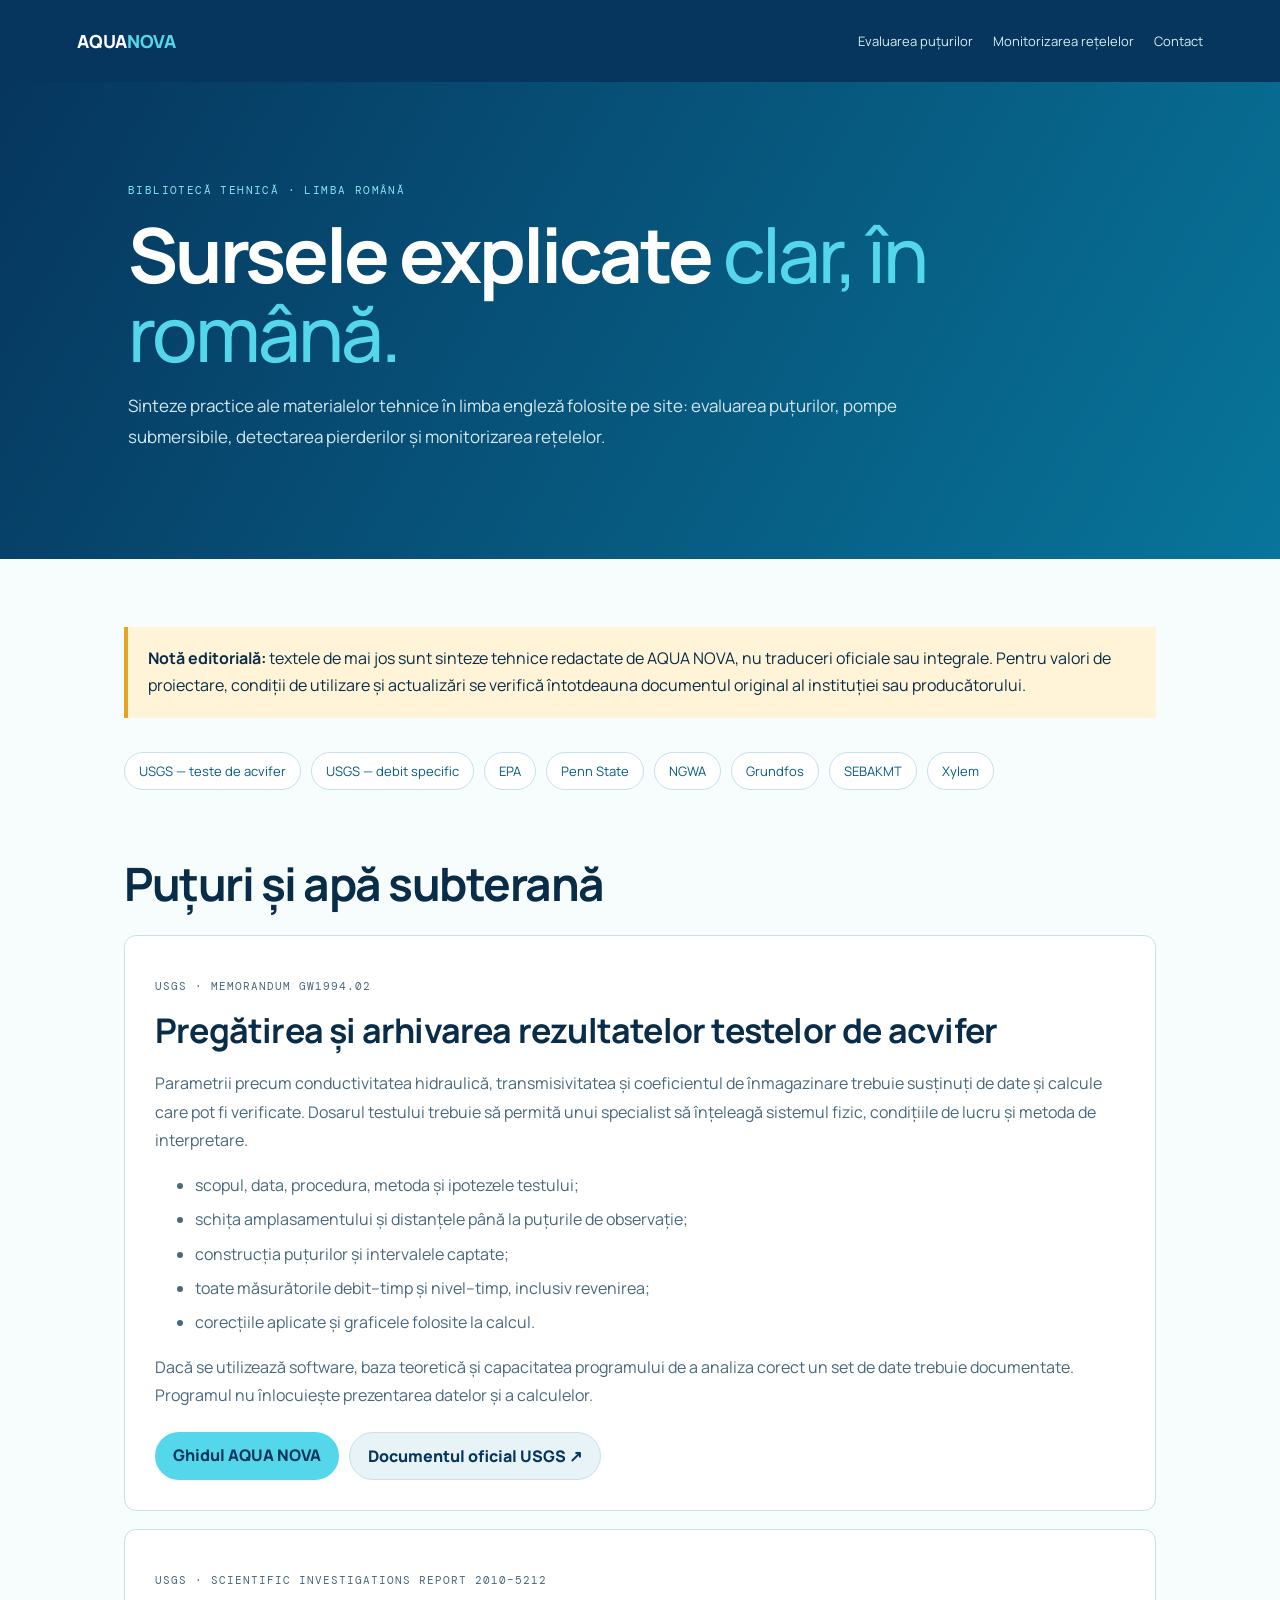
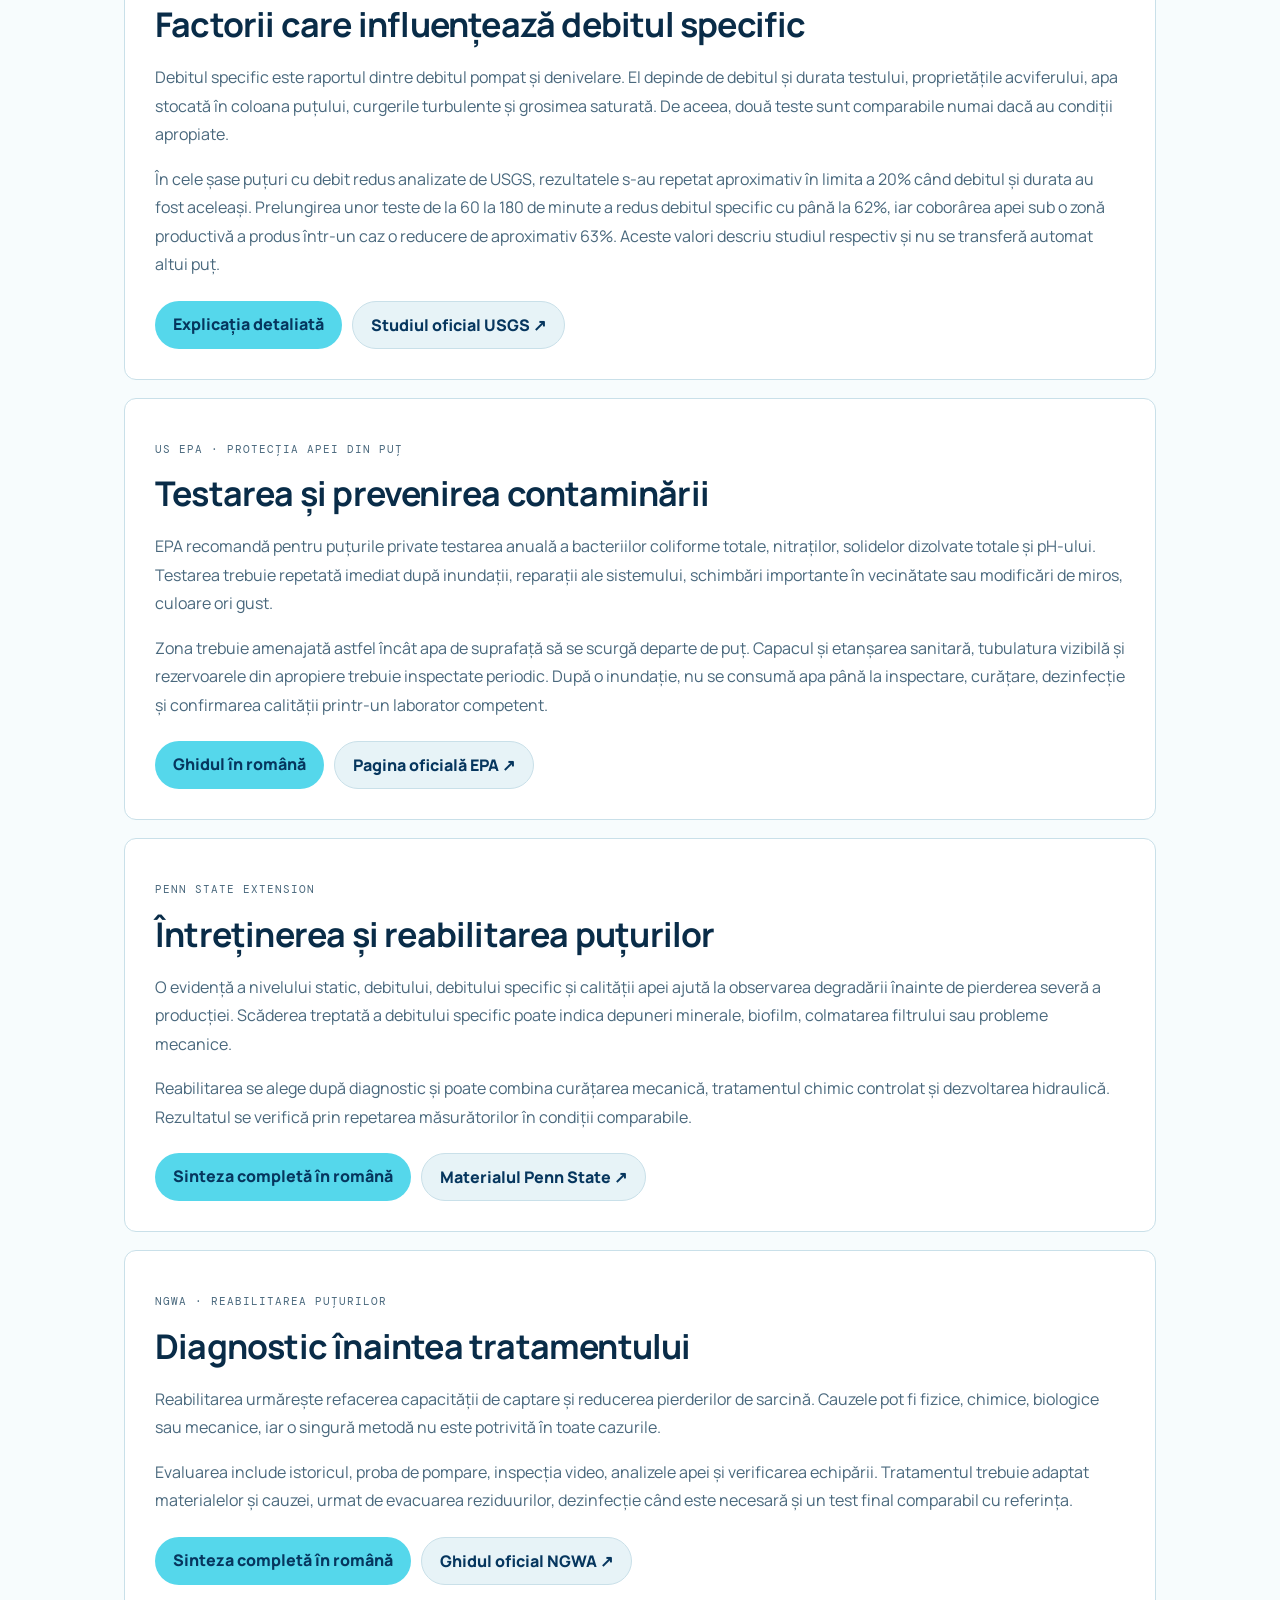
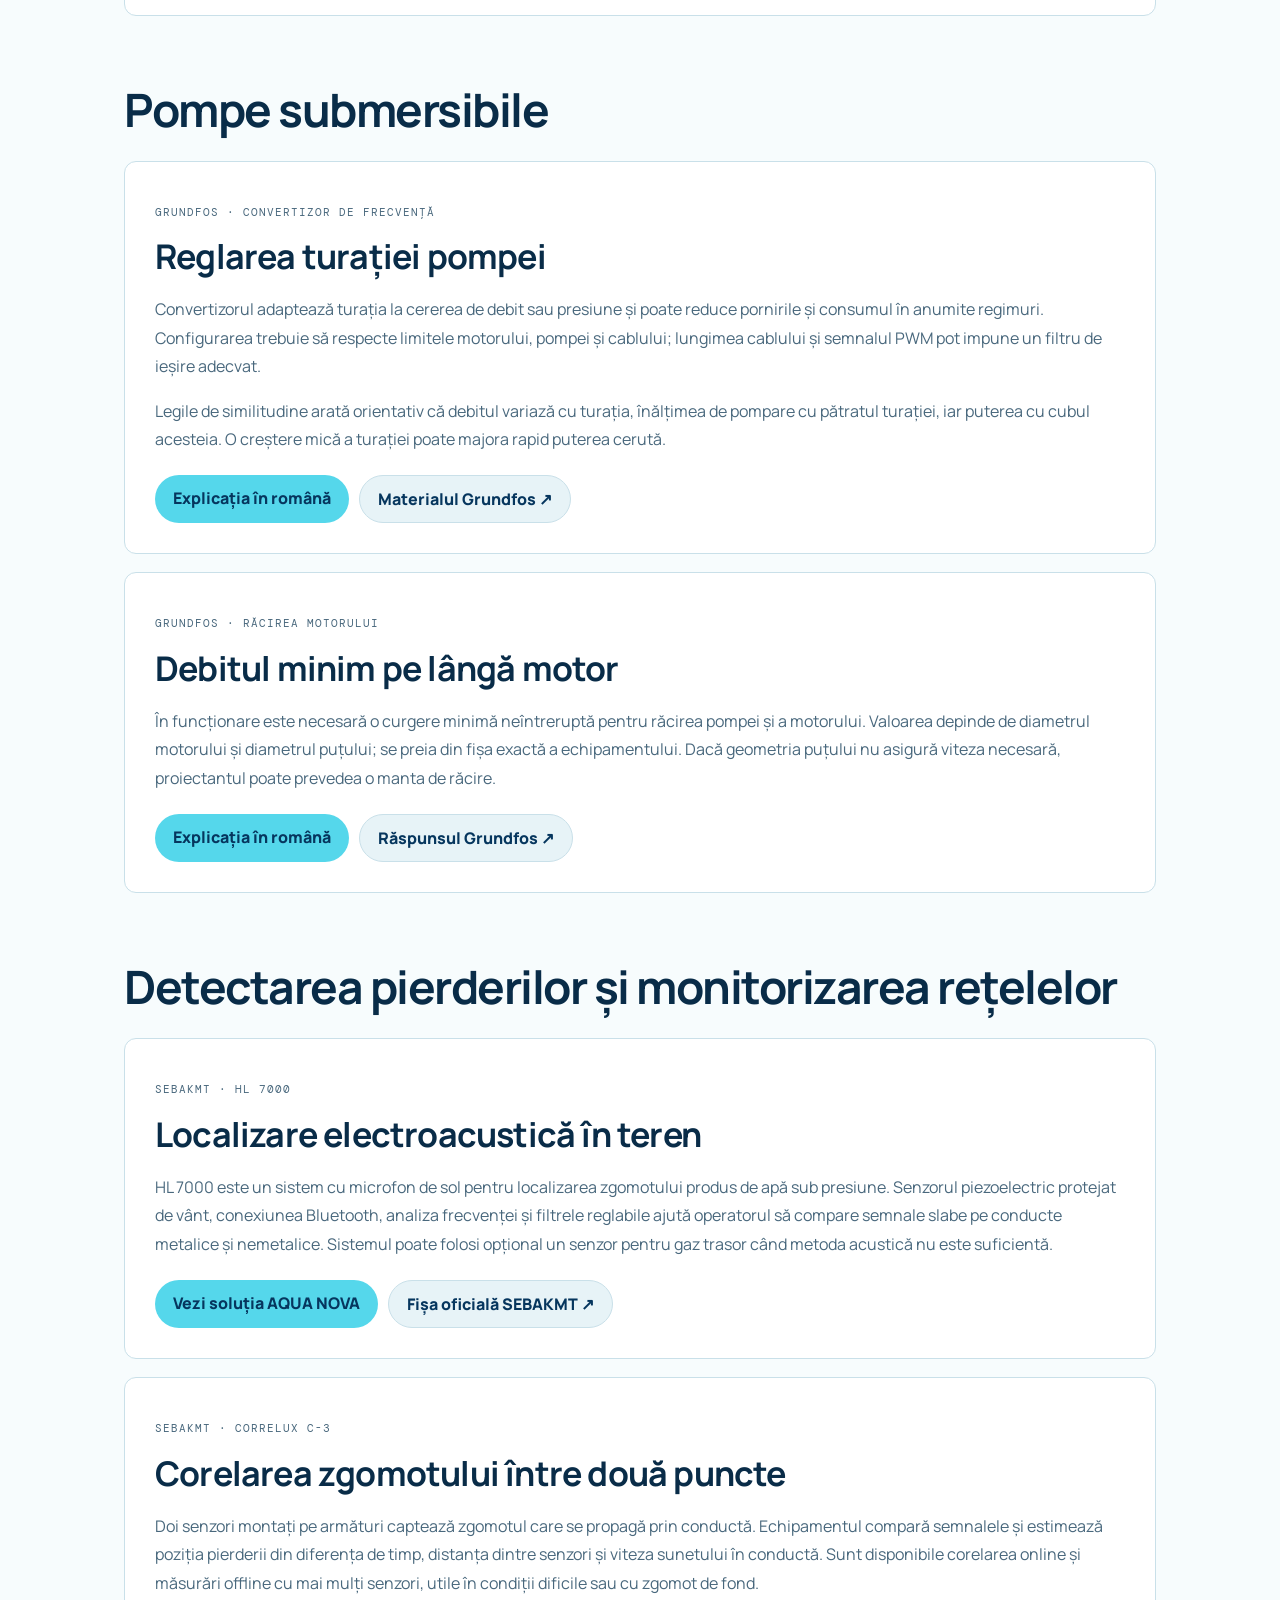
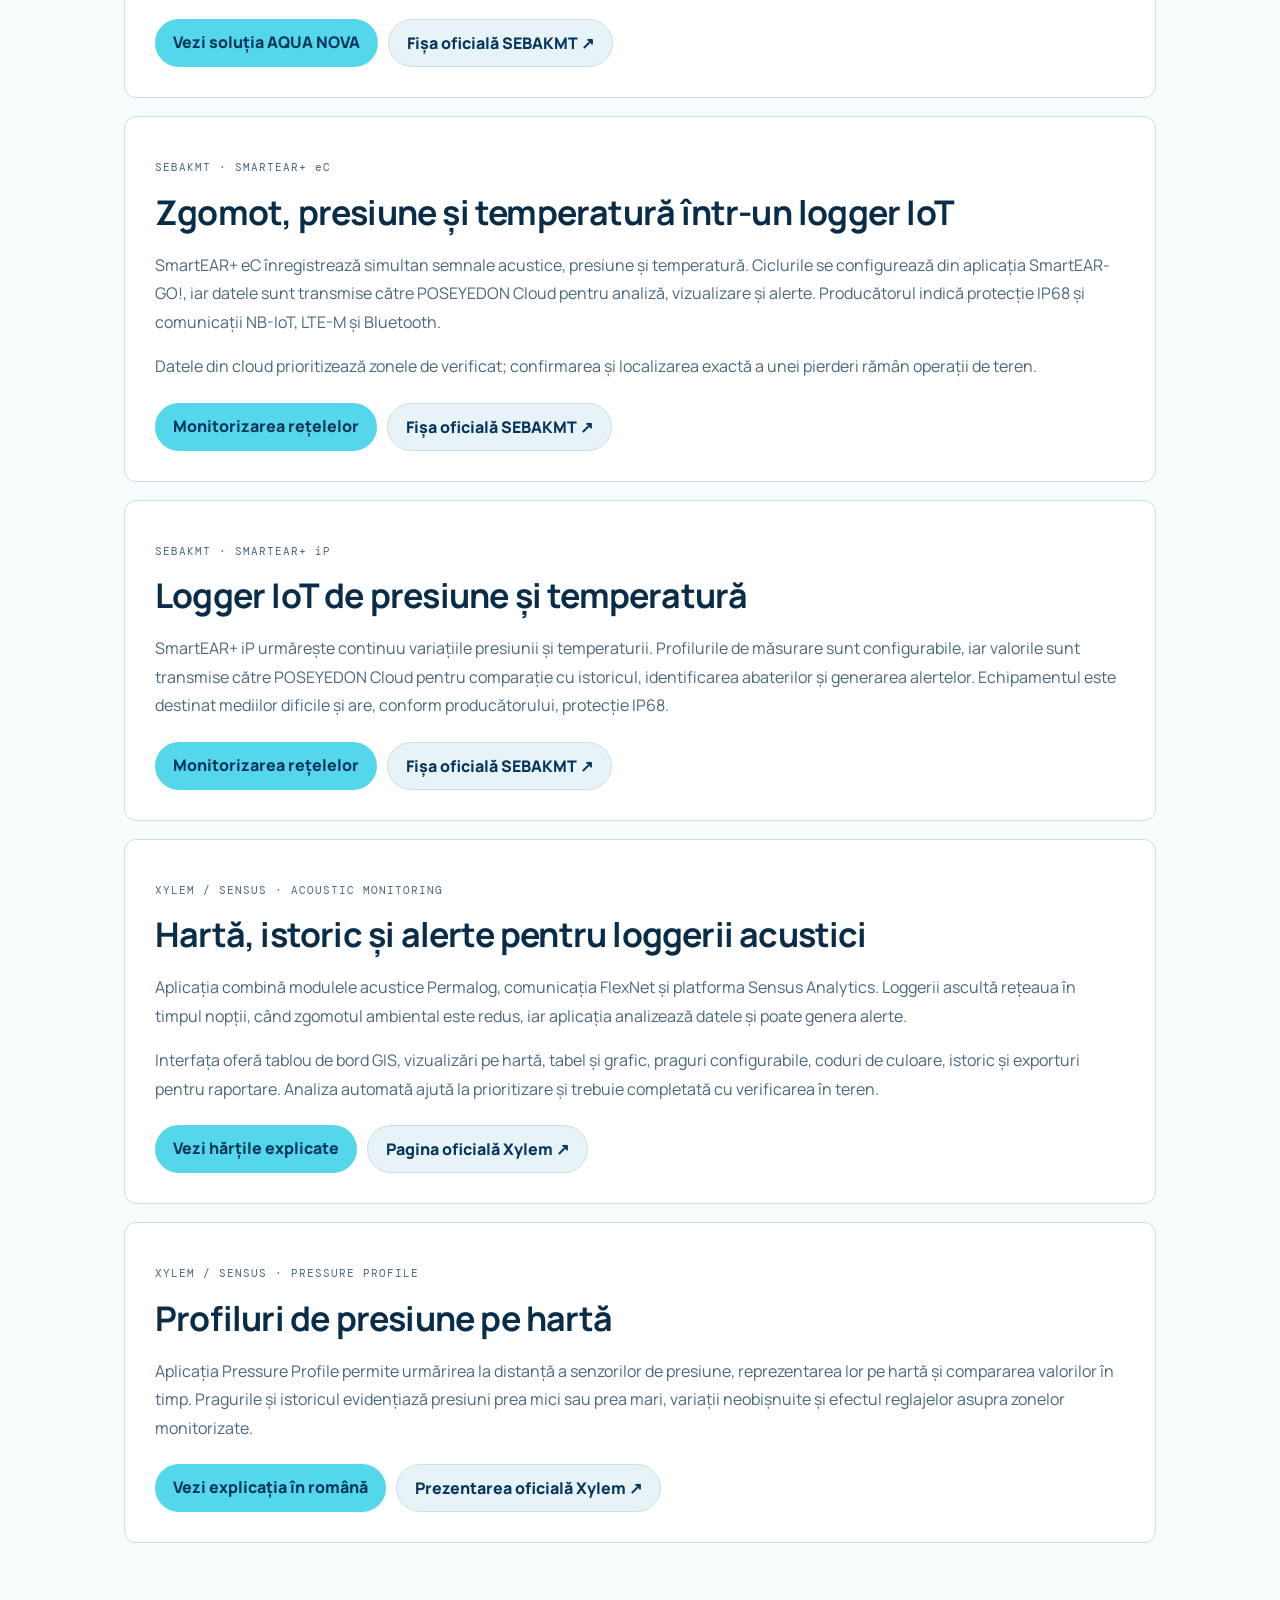
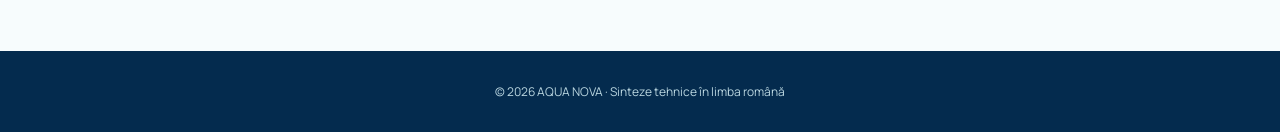
==== biblioteca-tehnica-romana.html @ bd515967 "Add Romanian technical source library" ====
<!doctype html>
<html lang="ro">
<head>
  <meta charset="UTF-8"><meta name="viewport" content="width=device-width,initial-scale=1">
  <meta name="description" content="Explicații în limba română pentru sursele tehnice USGS, EPA, Penn State, NGWA, Grundfos, SEBAKMT și Xylem folosite de AQUA NOVA.">
  <link rel="canonical" href="https://palvga.github.io/aqua-nova/biblioteca-tehnica-romana.html">
  <title>Bibliotecă tehnică în limba română | AQUA NOVA</title>
  <link rel="preconnect" href="https://fonts.googleapis.com"><link rel="preconnect" href="https://fonts.gstatic.com" crossorigin>
  <link href="https://fonts.googleapis.com/css2?family=DM+Mono:wght@400;500&family=Manrope:wght@400;500;600;700;800&display=swap" rel="stylesheet">
  <style>
    :root{--navy:#06365e;--ink:#092c48;--aqua:#55d7eb;--pale:#edf7fb;--line:#c9e0e9;--muted:#49687d}*{box-sizing:border-box}html{scroll-behavior:smooth}body{margin:0;font-family:Manrope,Arial,sans-serif;color:var(--ink);background:#f7fcfd}header{min-height:82px;padding:18px clamp(22px,6vw,82px);display:flex;align-items:center;justify-content:space-between;background:var(--navy);color:#fff;gap:24px}.brand{font-weight:800;color:#fff;text-decoration:none;font-size:18px}.brand span{color:var(--aqua)}nav{display:flex;gap:20px;flex-wrap:wrap}nav a{color:#d7edf4;text-decoration:none;font-size:13px}.hero{background:linear-gradient(120deg,#06365e,#08759a);color:#fff;padding:90px clamp(24px,10vw,145px)}.hero>div{max-width:1080px;margin:auto}.eyebrow{font:11px 'DM Mono',monospace;letter-spacing:1.4px;color:#86e5f1}.hero h1{font-size:clamp(42px,6vw,76px);line-height:1.04;letter-spacing:-3px;margin:18px 0}.hero h1 span{color:var(--aqua);font-weight:500}.lead{max-width:820px;color:#d4e8f0;line-height:1.8;font-size:17px}.wrap{max-width:1080px;margin:auto;padding:68px 24px 90px}.notice{background:#fff4d7;border-left:4px solid #e2a526;padding:18px 20px;line-height:1.7;margin-bottom:34px}.toc{display:flex;flex-wrap:wrap;gap:10px;margin:30px 0 52px}.toc a{padding:9px 14px;border:1px solid var(--line);border-radius:22px;background:#fff;color:#075b83;text-decoration:none;font-size:13px}.group-title{font-size:clamp(30px,4vw,46px);letter-spacing:-1.5px;margin:62px 0 20px}.card{background:#fff;border:1px solid var(--line);border-radius:12px;padding:30px;margin:18px 0;scroll-margin-top:24px}.card h2{font-size:clamp(24px,3vw,34px);margin:0 0 12px;letter-spacing:-.8px}.card p,.card li{color:var(--muted);line-height:1.78}.card li{margin-bottom:6px}.tag{font:11px 'DM Mono',monospace;letter-spacing:1px;color:#0781aa}.actions{display:flex;gap:10px;flex-wrap:wrap;margin-top:22px}.button{display:inline-block;background:var(--aqua);color:#06365e;text-decoration:none;font-weight:800;padding:12px 18px;border-radius:24px}.button.secondary{background:#e7f3f7;border:1px solid var(--line)}footer{background:#042b4e;color:#b9d5df;padding:32px;text-align:center;font-size:12px}@media(max-width:700px){header nav{display:none}.hero{padding-top:65px}.hero h1{letter-spacing:-2px}.card{padding:22px}}
  </style>
</head>
<body>
<header><a class="brand" href="index.html">AQUA<span>NOVA</span></a><nav><a href="evaluare-puturi.html">Evaluarea puțurilor</a><a href="monitorizare-retele.html">Monitorizarea rețelelor</a><a href="index.html#contact">Contact</a></nav></header>
<main><section class="hero"><div><p class="eyebrow">BIBLIOTECĂ TEHNICĂ · LIMBA ROMÂNĂ</p><h1>Sursele explicate <span>clar, în română.</span></h1><p class="lead">Sinteze practice ale materialelor tehnice în limba engleză folosite pe site: evaluarea puțurilor, pompe submersibile, detectarea pierderilor și monitorizarea rețelelor.</p></div></section>
<article class="wrap">
  <div class="notice"><strong>Notă editorială:</strong> textele de mai jos sunt sinteze tehnice redactate de AQUA NOVA, nu traduceri oficiale sau integrale. Pentru valori de proiectare, condiții de utilizare și actualizări se verifică întotdeauna documentul original al instituției sau producătorului.</div>
  <div class="toc"><a href="#usgs-teste">USGS — teste de acvifer</a><a href="#usgs-debit">USGS — debit specific</a><a href="#epa">EPA</a><a href="#penn-state">Penn State</a><a href="#ngwa">NGWA</a><a href="#grundfos-vfd">Grundfos</a><a href="#hl7000">SEBAKMT</a><a href="#xylem-acustic">Xylem</a></div>

  <h2 class="group-title">Puțuri și apă subterană</h2>
  <section class="card" id="usgs-teste"><p class="tag">USGS · MEMORANDUM GW1994.02</p><h2>Pregătirea și arhivarea rezultatelor testelor de acvifer</h2><p>Parametrii precum conductivitatea hidraulică, transmisivitatea și coeficientul de înmagazinare trebuie susținuți de date și calcule care pot fi verificate. Dosarul testului trebuie să permită unui specialist să înțeleagă sistemul fizic, condițiile de lucru și metoda de interpretare.</p><ul><li>scopul, data, procedura, metoda și ipotezele testului;</li><li>schița amplasamentului și distanțele până la puțurile de observație;</li><li>construcția puțurilor și intervalele captate;</li><li>toate măsurătorile debit–timp și nivel–timp, inclusiv revenirea;</li><li>corecțiile aplicate și graficele folosite la calcul.</li></ul><p>Dacă se utilizează software, baza teoretică și capacitatea programului de a analiza corect un set de date trebuie documentate. Programul nu înlocuiește prezentarea datelor și a calculelor.</p><div class="actions"><a class="button" href="ghid-usgs-teste-acvifer-debit-specific.html">Ghidul AQUA NOVA</a><a class="button secondary" href="https://water.usgs.gov/water-resources/memos/memo.php?id=1475" target="_blank" rel="noopener noreferrer">Documentul oficial USGS ↗</a></div></section>
  <section class="card" id="usgs-debit"><p class="tag">USGS · SCIENTIFIC INVESTIGATIONS REPORT 2010–5212</p><h2>Factorii care influențează debitul specific</h2><p>Debitul specific este raportul dintre debitul pompat și denivelare. El depinde de debitul și durata testului, proprietățile acviferului, apa stocată în coloana puțului, curgerile turbulente și grosimea saturată. De aceea, două teste sunt comparabile numai dacă au condiții apropiate.</p><p>În cele șase puțuri cu debit redus analizate de USGS, rezultatele s-au repetat aproximativ în limita a 20% când debitul și durata au fost aceleași. Prelungirea unor teste de la 60 la 180 de minute a redus debitul specific cu până la 62%, iar coborârea apei sub o zonă productivă a produs într-un caz o reducere de aproximativ 63%. Aceste valori descriu studiul respectiv și nu se transferă automat altui puț.</p><div class="actions"><a class="button" href="ghid-usgs-teste-acvifer-debit-specific.html#debit-specific">Explicația detaliată</a><a class="button secondary" href="https://www.usgs.gov/publications/factors-affecting-specific-capacity-tests-and-their-application-a-study-six-low" target="_blank" rel="noopener noreferrer">Studiul oficial USGS ↗</a></div></section>
  <section class="card" id="epa"><p class="tag">US EPA · PROTECȚIA APEI DIN PUȚ</p><h2>Testarea și prevenirea contaminării</h2><p>EPA recomandă pentru puțurile private testarea anuală a bacteriilor coliforme totale, nitraților, solidelor dizolvate totale și pH-ului. Testarea trebuie repetată imediat după inundații, reparații ale sistemului, schimbări importante în vecinătate sau modificări de miros, culoare ori gust.</p><p>Zona trebuie amenajată astfel încât apa de suprafață să se scurgă departe de puț. Capacul și etanșarea sanitară, tubulatura vizibilă și rezervoarele din apropiere trebuie inspectate periodic. După o inundație, nu se consumă apa până la inspectare, curățare, dezinfecție și confirmarea calității printr-un laborator competent.</p><div class="actions"><a class="button" href="ghid-epa-protectia-apei-din-puturi.html">Ghidul în română</a><a class="button secondary" href="https://www.epa.gov/privatewells/protect-your-homes-water" target="_blank" rel="noopener noreferrer">Pagina oficială EPA ↗</a></div></section>
  <section class="card" id="penn-state"><p class="tag">PENN STATE EXTENSION</p><h2>Întreținerea și reabilitarea puțurilor</h2><p>O evidență a nivelului static, debitului, debitului specific și calității apei ajută la observarea degradării înainte de pierderea severă a producției. Scăderea treptată a debitului specific poate indica depuneri minerale, biofilm, colmatarea filtrului sau probleme mecanice.</p><p>Reabilitarea se alege după diagnostic și poate combina curățarea mecanică, tratamentul chimic controlat și dezvoltarea hidraulică. Rezultatul se verifică prin repetarea măsurătorilor în condiții comparabile.</p><div class="actions"><a class="button" href="ghid-penn-state-intretinere-puturi.html">Sinteza completă în română</a><a class="button secondary" href="https://extension.psu.edu/water-well-maintenance-and-rehabilitation" target="_blank" rel="noopener noreferrer">Materialul Penn State ↗</a></div></section>
  <section class="card" id="ngwa"><p class="tag">NGWA · REABILITAREA PUȚURILOR</p><h2>Diagnostic înaintea tratamentului</h2><p>Reabilitarea urmărește refacerea capacității de captare și reducerea pierderilor de sarcină. Cauzele pot fi fizice, chimice, biologice sau mecanice, iar o singură metodă nu este potrivită în toate cazurile.</p><p>Evaluarea include istoricul, proba de pompare, inspecția video, analizele apei și verificarea echipării. Tratamentul trebuie adaptat materialelor și cauzei, urmat de evacuarea reziduurilor, dezinfecție când este necesară și un test final comparabil cu referința.</p><div class="actions"><a class="button" href="ghid-ngwa-reabilitare-puturi.html">Sinteza completă în română</a><a class="button secondary" href="https://www.ngwa.org/docs/default-source/default-document-library/groundwater/water-well-rehabilitation.pdf?sfvrsn=bcd34dc2_2" target="_blank" rel="noopener noreferrer">Ghidul oficial NGWA ↗</a></div></section>

  <h2 class="group-title">Pompe submersibile</h2>
  <section class="card" id="grundfos-vfd"><p class="tag">GRUNDFOS · CONVERTIZOR DE FRECVENȚĂ</p><h2>Reglarea turației pompei</h2><p>Convertizorul adaptează turația la cererea de debit sau presiune și poate reduce pornirile și consumul în anumite regimuri. Configurarea trebuie să respecte limitele motorului, pompei și cablului; lungimea cablului și semnalul PWM pot impune un filtru de ieșire adecvat.</p><p>Legile de similitudine arată orientativ că debitul variază cu turația, înălțimea de pompare cu pătratul turației, iar puterea cu cubul acesteia. O creștere mică a turației poate majora rapid puterea cerută.</p><div class="actions"><a class="button" href="ghid-grundfos-pompe-submersibile.html#convertizor">Explicația în română</a><a class="button secondary" href="https://www.grundfos.com/us/learn/ecademy/all-courses/the-sp-submersible-pump/the-advantages-of-frequency-drive-operation-in-submersible-pumps" target="_blank" rel="noopener noreferrer">Materialul Grundfos ↗</a></div></section>
  <section class="card" id="grundfos-racire"><p class="tag">GRUNDFOS · RĂCIREA MOTORULUI</p><h2>Debitul minim pe lângă motor</h2><p>În funcționare este necesară o curgere minimă neîntreruptă pentru răcirea pompei și a motorului. Valoarea depinde de diametrul motorului și diametrul puțului; se preia din fișa exactă a echipamentului. Dacă geometria puțului nu asigură viteza necesară, proiectantul poate prevedea o manta de răcire.</p><div class="actions"><a class="button" href="ghid-grundfos-pompe-submersibile.html#racire">Explicația în română</a><a class="button secondary" href="https://www.grundfos.com/us/support/faq/what-is-the-minimum-flow-rate-required-for-sp-submersible-pumps" target="_blank" rel="noopener noreferrer">Răspunsul Grundfos ↗</a></div></section>

  <h2 class="group-title">Detectarea pierderilor și monitorizarea rețelelor</h2>
  <section class="card" id="hl7000"><p class="tag">SEBAKMT · HL 7000</p><h2>Localizare electroacustică în teren</h2><p>HL 7000 este un sistem cu microfon de sol pentru localizarea zgomotului produs de apă sub presiune. Senzorul piezoelectric protejat de vânt, conexiunea Bluetooth, analiza frecvenței și filtrele reglabile ajută operatorul să compare semnale slabe pe conducte metalice și nemetalice. Sistemul poate folosi opțional un senzor pentru gaz trasor când metoda acustică nu este suficientă.</p><div class="actions"><a class="button" href="index.html#detectie-pierderi">Vezi soluția AQUA NOVA</a><a class="button secondary" href="https://sebakmt.com/en/products/ground-microphone/hl-7000-electro-acoustic-leak-detection/" target="_blank" rel="noopener noreferrer">Fișa oficială SEBAKMT ↗</a></div></section>
  <section class="card" id="correlux"><p class="tag">SEBAKMT · CORRELUX C-3</p><h2>Corelarea zgomotului între două puncte</h2><p>Doi senzori montați pe armături captează zgomotul care se propagă prin conductă. Echipamentul compară semnalele și estimează poziția pierderii din diferența de timp, distanța dintre senzori și viteza sunetului în conductă. Sunt disponibile corelarea online și măsurări offline cu mai mulți senzori, utile în condiții dificile sau cu zgomot de fond.</p><div class="actions"><a class="button" href="index.html#detectie-pierderi">Vezi soluția AQUA NOVA</a><a class="button secondary" href="https://sebakmt.com/en/products/correlator/correlux-c-3-correlator-for-drinking-water-networks/" target="_blank" rel="noopener noreferrer">Fișa oficială SEBAKMT ↗</a></div></section>
  <section class="card" id="smartear-ec"><p class="tag">SEBAKMT · SMARTEAR+ eC</p><h2>Zgomot, presiune și temperatură într-un logger IoT</h2><p>SmartEAR+ eC înregistrează simultan semnale acustice, presiune și temperatură. Ciclurile se configurează din aplicația SmartEAR-GO!, iar datele sunt transmise către POSEYEDON Cloud pentru analiză, vizualizare și alerte. Producătorul indică protecție IP68 și comunicații NB-IoT, LTE-M și Bluetooth.</p><p>Datele din cloud prioritizează zonele de verificat; confirmarea și localizarea exactă a unei pierderi rămân operații de teren.</p><div class="actions"><a class="button" href="monitorizare-retele.html">Monitorizarea rețelelor</a><a class="button secondary" href="https://sebakmt.com/en/products/network-monitoring/smartear-plus-ec/" target="_blank" rel="noopener noreferrer">Fișa oficială SEBAKMT ↗</a></div></section>
  <section class="card" id="smartear-ip"><p class="tag">SEBAKMT · SMARTEAR+ iP</p><h2>Logger IoT de presiune și temperatură</h2><p>SmartEAR+ iP urmărește continuu variațiile presiunii și temperaturii. Profilurile de măsurare sunt configurabile, iar valorile sunt transmise către POSEYEDON Cloud pentru comparație cu istoricul, identificarea abaterilor și generarea alertelor. Echipamentul este destinat mediilor dificile și are, conform producătorului, protecție IP68.</p><div class="actions"><a class="button" href="monitorizare-retele.html">Monitorizarea rețelelor</a><a class="button secondary" href="https://sebakmt.com/en/products/pressure-logger/smartear-plus-iot-pressure-logger/" target="_blank" rel="noopener noreferrer">Fișa oficială SEBAKMT ↗</a></div></section>
  <section class="card" id="xylem-acustic"><p class="tag">XYLEM / SENSUS · ACOUSTIC MONITORING</p><h2>Hartă, istoric și alerte pentru loggerii acustici</h2><p>Aplicația combină modulele acustice Permalog, comunicația FlexNet și platforma Sensus Analytics. Loggerii ascultă rețeaua în timpul nopții, când zgomotul ambiental este redus, iar aplicația analizează datele și poate genera alerte.</p><p>Interfața oferă tablou de bord GIS, vizualizări pe hartă, tabel și grafic, praguri configurabile, coduri de culoare, istoric și exporturi pentru raportare. Analiza automată ajută la prioritizare și trebuie completată cu verificarea în teren.</p><div class="actions"><a class="button" href="monitorizare-retele.html#harti">Vezi hărțile explicate</a><a class="button secondary" href="https://www.xylem.com/en-us/catalog/products--services/software/acoustic-monitoring-application-c6447992/" target="_blank" rel="noopener noreferrer">Pagina oficială Xylem ↗</a></div></section>
  <section class="card" id="xylem-presiune"><p class="tag">XYLEM / SENSUS · PRESSURE PROFILE</p><h2>Profiluri de presiune pe hartă</h2><p>Aplicația Pressure Profile permite urmărirea la distanță a senzorilor de presiune, reprezentarea lor pe hartă și compararea valorilor în timp. Pragurile și istoricul evidențiază presiuni prea mici sau prea mari, variații neobișnuite și efectul reglajelor asupra zonelor monitorizate.</p><div class="actions"><a class="button" href="monitorizare-retele.html#harti">Vezi explicația în română</a><a class="button secondary" href="https://www.xylem.com/siteassets/brand/xylem/hydrovar/sensus-pressure-profile-application-solution-brief.pdf" target="_blank" rel="noopener noreferrer">Prezentarea oficială Xylem ↗</a></div></section>
</article></main>
<footer>© 2026 AQUA NOVA · Sinteze tehnice în limba română</footer>
</body></html>
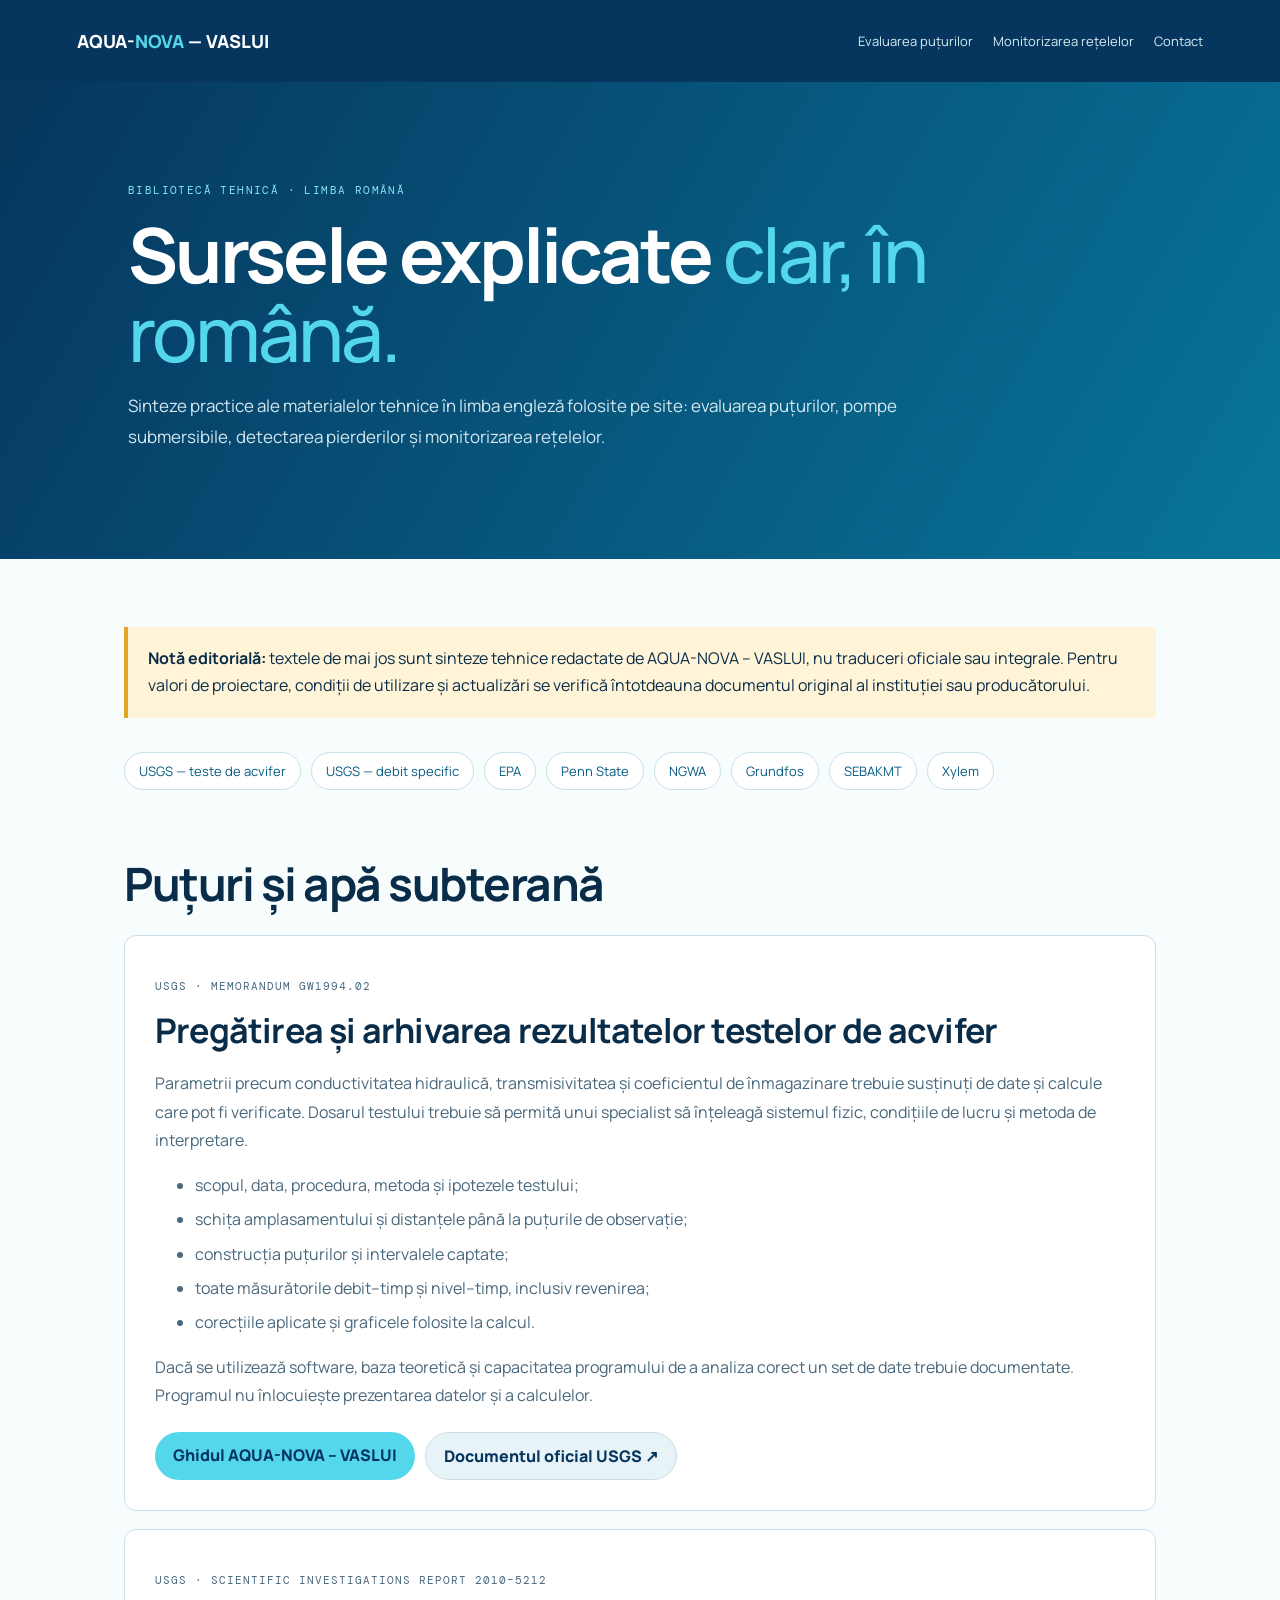
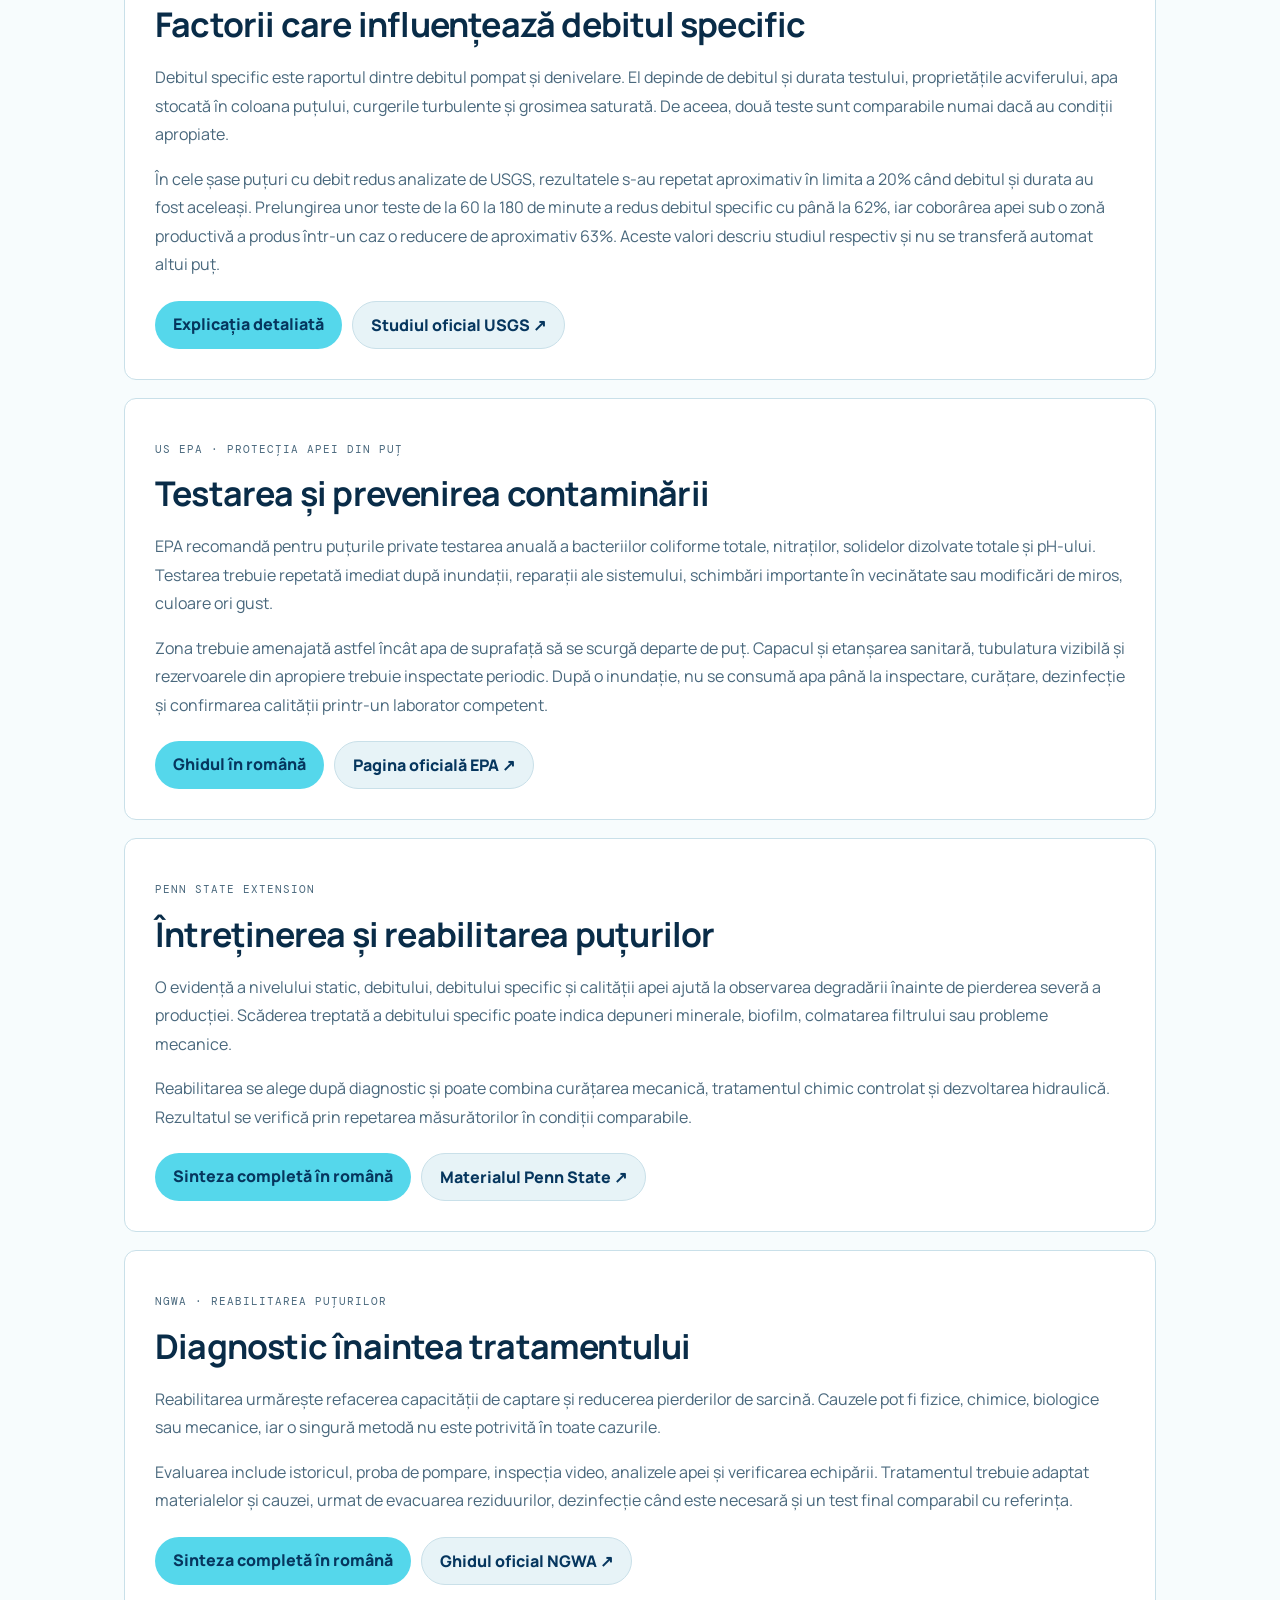
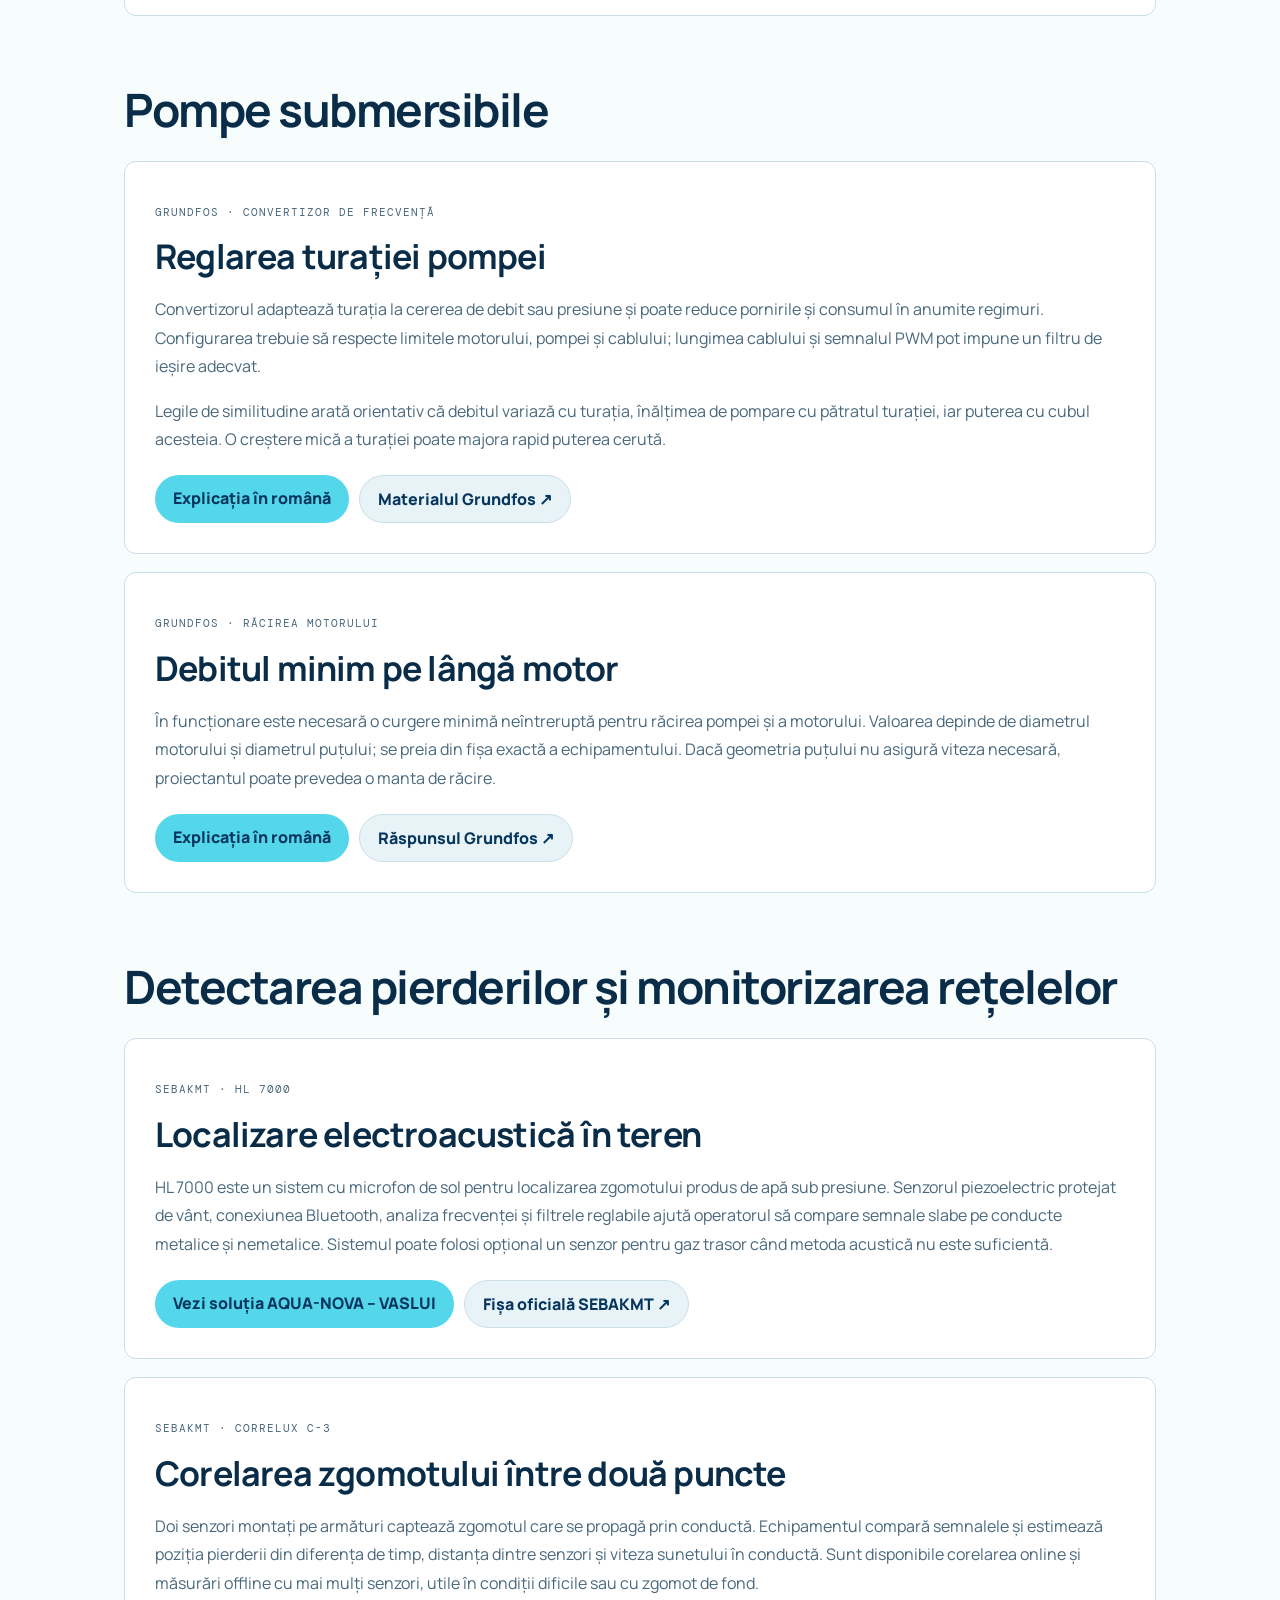
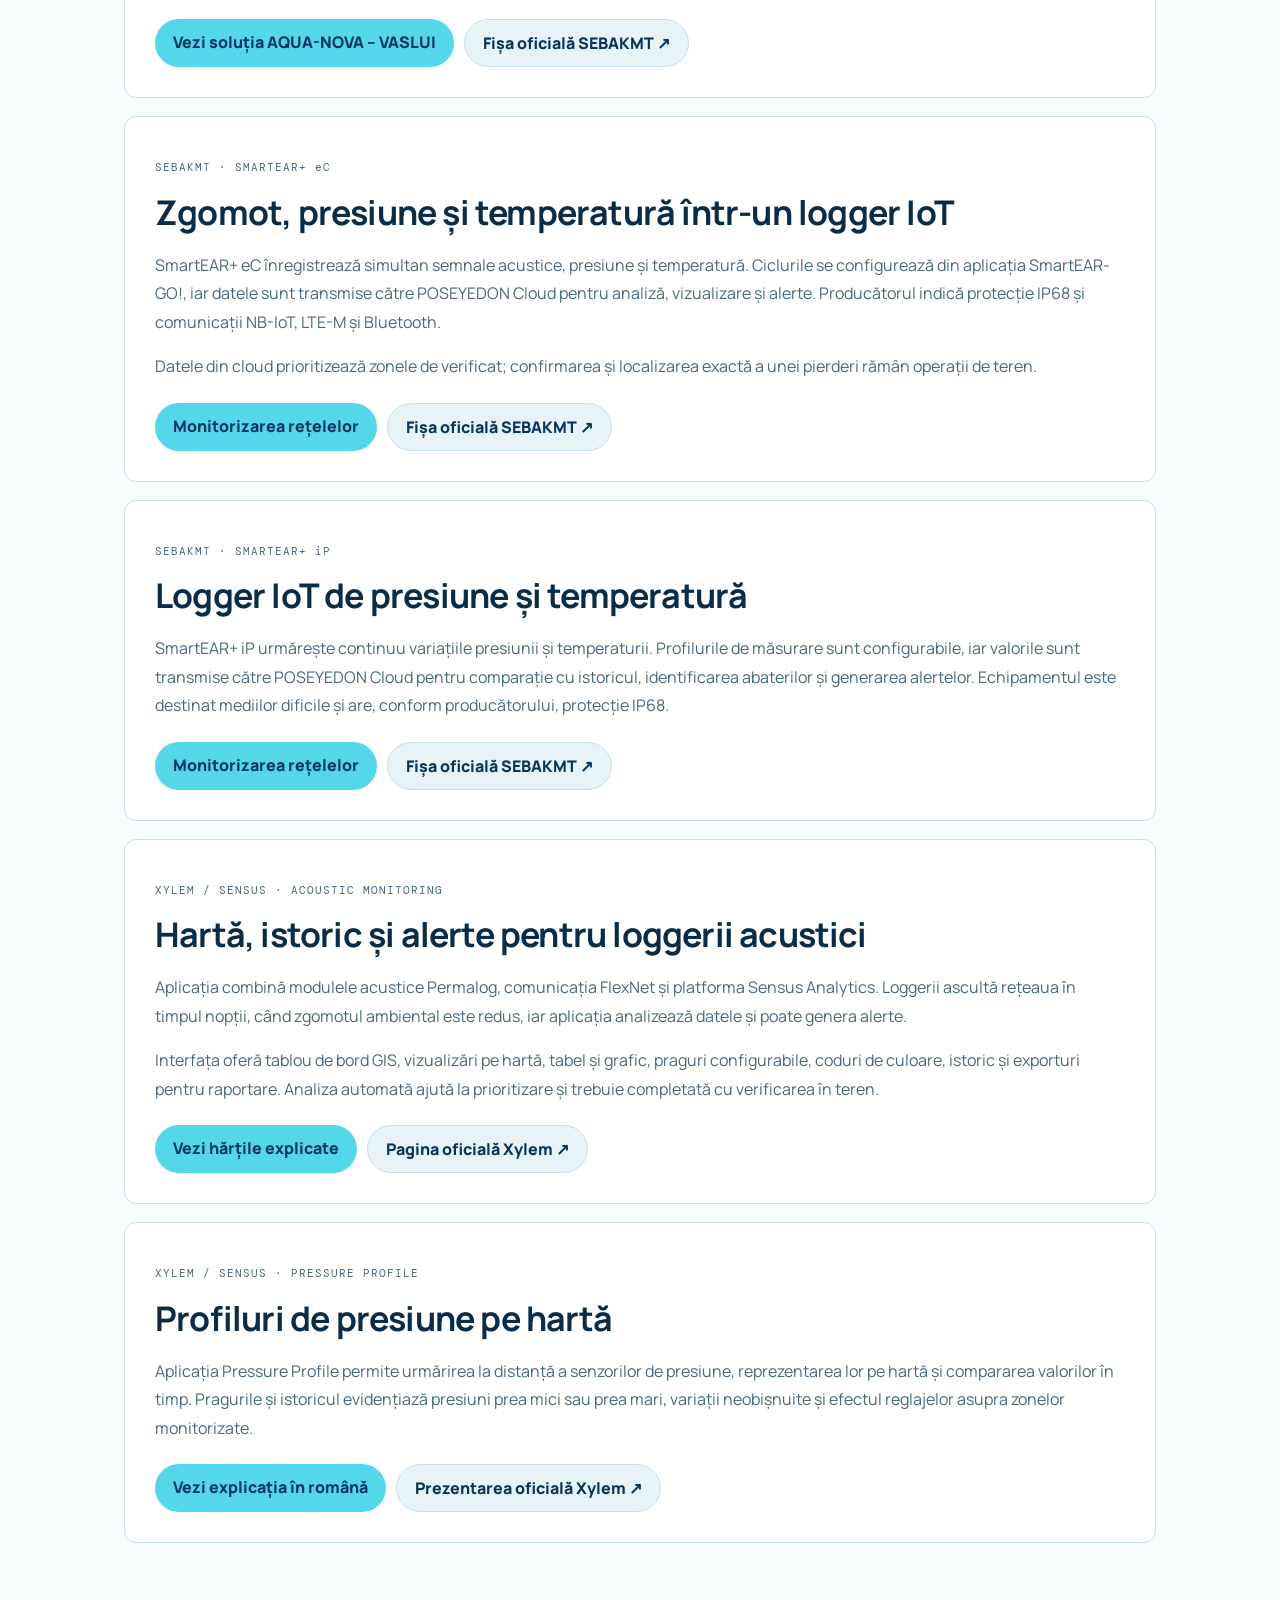
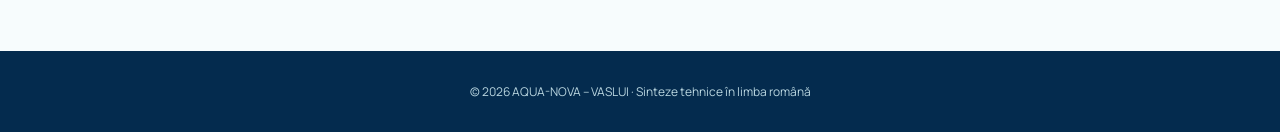
==== commit 869f2019: "Add Vaslui to Aqua Nova branding" ====
--- a/biblioteca-tehnica-romana.html
+++ b/biblioteca-tehnica-romana.html
@@ -2,9 +2,9 @@
 <html lang="ro">
 <head>
   <meta charset="UTF-8"><meta name="viewport" content="width=device-width,initial-scale=1">
-  <meta name="description" content="Explicații în limba română pentru sursele tehnice USGS, EPA, Penn State, NGWA, Grundfos, SEBAKMT și Xylem folosite de AQUA NOVA.">
+  <meta name="description" content="Explicații în limba română pentru sursele tehnice USGS, EPA, Penn State, NGWA, Grundfos, SEBAKMT și Xylem folosite de AQUA-NOVA – VASLUI.">
   <link rel="canonical" href="https://palvga.github.io/aqua-nova/biblioteca-tehnica-romana.html">
-  <title>Bibliotecă tehnică în limba română | AQUA NOVA</title>
+  <title>Bibliotecă tehnică în limba română | AQUA-NOVA – VASLUI</title>
   <link rel="preconnect" href="https://fonts.googleapis.com"><link rel="preconnect" href="https://fonts.gstatic.com" crossorigin>
   <link href="https://fonts.googleapis.com/css2?family=DM+Mono:wght@400;500&family=Manrope:wght@400;500;600;700;800&display=swap" rel="stylesheet">
   <style>
@@ -12,14 +12,14 @@
   </style>
 </head>
 <body>
-<header><a class="brand" href="index.html">AQUA<span>NOVA</span></a><nav><a href="evaluare-puturi.html">Evaluarea puțurilor</a><a href="monitorizare-retele.html">Monitorizarea rețelelor</a><a href="index.html#contact">Contact</a></nav></header>
+<header><a class="brand" href="index.html">AQUA-<span>NOVA</span> — VASLUI</a><nav><a href="evaluare-puturi.html">Evaluarea puțurilor</a><a href="monitorizare-retele.html">Monitorizarea rețelelor</a><a href="index.html#contact">Contact</a></nav></header>
 <main><section class="hero"><div><p class="eyebrow">BIBLIOTECĂ TEHNICĂ · LIMBA ROMÂNĂ</p><h1>Sursele explicate <span>clar, în română.</span></h1><p class="lead">Sinteze practice ale materialelor tehnice în limba engleză folosite pe site: evaluarea puțurilor, pompe submersibile, detectarea pierderilor și monitorizarea rețelelor.</p></div></section>
 <article class="wrap">
-  <div class="notice"><strong>Notă editorială:</strong> textele de mai jos sunt sinteze tehnice redactate de AQUA NOVA, nu traduceri oficiale sau integrale. Pentru valori de proiectare, condiții de utilizare și actualizări se verifică întotdeauna documentul original al instituției sau producătorului.</div>
+  <div class="notice"><strong>Notă editorială:</strong> textele de mai jos sunt sinteze tehnice redactate de AQUA-NOVA – VASLUI, nu traduceri oficiale sau integrale. Pentru valori de proiectare, condiții de utilizare și actualizări se verifică întotdeauna documentul original al instituției sau producătorului.</div>
   <div class="toc"><a href="#usgs-teste">USGS — teste de acvifer</a><a href="#usgs-debit">USGS — debit specific</a><a href="#epa">EPA</a><a href="#penn-state">Penn State</a><a href="#ngwa">NGWA</a><a href="#grundfos-vfd">Grundfos</a><a href="#hl7000">SEBAKMT</a><a href="#xylem-acustic">Xylem</a></div>
 
   <h2 class="group-title">Puțuri și apă subterană</h2>
-  <section class="card" id="usgs-teste"><p class="tag">USGS · MEMORANDUM GW1994.02</p><h2>Pregătirea și arhivarea rezultatelor testelor de acvifer</h2><p>Parametrii precum conductivitatea hidraulică, transmisivitatea și coeficientul de înmagazinare trebuie susținuți de date și calcule care pot fi verificate. Dosarul testului trebuie să permită unui specialist să înțeleagă sistemul fizic, condițiile de lucru și metoda de interpretare.</p><ul><li>scopul, data, procedura, metoda și ipotezele testului;</li><li>schița amplasamentului și distanțele până la puțurile de observație;</li><li>construcția puțurilor și intervalele captate;</li><li>toate măsurătorile debit–timp și nivel–timp, inclusiv revenirea;</li><li>corecțiile aplicate și graficele folosite la calcul.</li></ul><p>Dacă se utilizează software, baza teoretică și capacitatea programului de a analiza corect un set de date trebuie documentate. Programul nu înlocuiește prezentarea datelor și a calculelor.</p><div class="actions"><a class="button" href="ghid-usgs-teste-acvifer-debit-specific.html">Ghidul AQUA NOVA</a><a class="button secondary" href="https://water.usgs.gov/water-resources/memos/memo.php?id=1475" target="_blank" rel="noopener noreferrer">Documentul oficial USGS ↗</a></div></section>
+  <section class="card" id="usgs-teste"><p class="tag">USGS · MEMORANDUM GW1994.02</p><h2>Pregătirea și arhivarea rezultatelor testelor de acvifer</h2><p>Parametrii precum conductivitatea hidraulică, transmisivitatea și coeficientul de înmagazinare trebuie susținuți de date și calcule care pot fi verificate. Dosarul testului trebuie să permită unui specialist să înțeleagă sistemul fizic, condițiile de lucru și metoda de interpretare.</p><ul><li>scopul, data, procedura, metoda și ipotezele testului;</li><li>schița amplasamentului și distanțele până la puțurile de observație;</li><li>construcția puțurilor și intervalele captate;</li><li>toate măsurătorile debit–timp și nivel–timp, inclusiv revenirea;</li><li>corecțiile aplicate și graficele folosite la calcul.</li></ul><p>Dacă se utilizează software, baza teoretică și capacitatea programului de a analiza corect un set de date trebuie documentate. Programul nu înlocuiește prezentarea datelor și a calculelor.</p><div class="actions"><a class="button" href="ghid-usgs-teste-acvifer-debit-specific.html">Ghidul AQUA-NOVA – VASLUI</a><a class="button secondary" href="https://water.usgs.gov/water-resources/memos/memo.php?id=1475" target="_blank" rel="noopener noreferrer">Documentul oficial USGS ↗</a></div></section>
   <section class="card" id="usgs-debit"><p class="tag">USGS · SCIENTIFIC INVESTIGATIONS REPORT 2010–5212</p><h2>Factorii care influențează debitul specific</h2><p>Debitul specific este raportul dintre debitul pompat și denivelare. El depinde de debitul și durata testului, proprietățile acviferului, apa stocată în coloana puțului, curgerile turbulente și grosimea saturată. De aceea, două teste sunt comparabile numai dacă au condiții apropiate.</p><p>În cele șase puțuri cu debit redus analizate de USGS, rezultatele s-au repetat aproximativ în limita a 20% când debitul și durata au fost aceleași. Prelungirea unor teste de la 60 la 180 de minute a redus debitul specific cu până la 62%, iar coborârea apei sub o zonă productivă a produs într-un caz o reducere de aproximativ 63%. Aceste valori descriu studiul respectiv și nu se transferă automat altui puț.</p><div class="actions"><a class="button" href="ghid-usgs-teste-acvifer-debit-specific.html#debit-specific">Explicația detaliată</a><a class="button secondary" href="https://www.usgs.gov/publications/factors-affecting-specific-capacity-tests-and-their-application-a-study-six-low" target="_blank" rel="noopener noreferrer">Studiul oficial USGS ↗</a></div></section>
   <section class="card" id="epa"><p class="tag">US EPA · PROTECȚIA APEI DIN PUȚ</p><h2>Testarea și prevenirea contaminării</h2><p>EPA recomandă pentru puțurile private testarea anuală a bacteriilor coliforme totale, nitraților, solidelor dizolvate totale și pH-ului. Testarea trebuie repetată imediat după inundații, reparații ale sistemului, schimbări importante în vecinătate sau modificări de miros, culoare ori gust.</p><p>Zona trebuie amenajată astfel încât apa de suprafață să se scurgă departe de puț. Capacul și etanșarea sanitară, tubulatura vizibilă și rezervoarele din apropiere trebuie inspectate periodic. După o inundație, nu se consumă apa până la inspectare, curățare, dezinfecție și confirmarea calității printr-un laborator competent.</p><div class="actions"><a class="button" href="ghid-epa-protectia-apei-din-puturi.html">Ghidul în română</a><a class="button secondary" href="https://www.epa.gov/privatewells/protect-your-homes-water" target="_blank" rel="noopener noreferrer">Pagina oficială EPA ↗</a></div></section>
   <section class="card" id="penn-state"><p class="tag">PENN STATE EXTENSION</p><h2>Întreținerea și reabilitarea puțurilor</h2><p>O evidență a nivelului static, debitului, debitului specific și calității apei ajută la observarea degradării înainte de pierderea severă a producției. Scăderea treptată a debitului specific poate indica depuneri minerale, biofilm, colmatarea filtrului sau probleme mecanice.</p><p>Reabilitarea se alege după diagnostic și poate combina curățarea mecanică, tratamentul chimic controlat și dezvoltarea hidraulică. Rezultatul se verifică prin repetarea măsurătorilor în condiții comparabile.</p><div class="actions"><a class="button" href="ghid-penn-state-intretinere-puturi.html">Sinteza completă în română</a><a class="button secondary" href="https://extension.psu.edu/water-well-maintenance-and-rehabilitation" target="_blank" rel="noopener noreferrer">Materialul Penn State ↗</a></div></section>
@@ -30,12 +30,12 @@
   <section class="card" id="grundfos-racire"><p class="tag">GRUNDFOS · RĂCIREA MOTORULUI</p><h2>Debitul minim pe lângă motor</h2><p>În funcționare este necesară o curgere minimă neîntreruptă pentru răcirea pompei și a motorului. Valoarea depinde de diametrul motorului și diametrul puțului; se preia din fișa exactă a echipamentului. Dacă geometria puțului nu asigură viteza necesară, proiectantul poate prevedea o manta de răcire.</p><div class="actions"><a class="button" href="ghid-grundfos-pompe-submersibile.html#racire">Explicația în română</a><a class="button secondary" href="https://www.grundfos.com/us/support/faq/what-is-the-minimum-flow-rate-required-for-sp-submersible-pumps" target="_blank" rel="noopener noreferrer">Răspunsul Grundfos ↗</a></div></section>
 
   <h2 class="group-title">Detectarea pierderilor și monitorizarea rețelelor</h2>
-  <section class="card" id="hl7000"><p class="tag">SEBAKMT · HL 7000</p><h2>Localizare electroacustică în teren</h2><p>HL 7000 este un sistem cu microfon de sol pentru localizarea zgomotului produs de apă sub presiune. Senzorul piezoelectric protejat de vânt, conexiunea Bluetooth, analiza frecvenței și filtrele reglabile ajută operatorul să compare semnale slabe pe conducte metalice și nemetalice. Sistemul poate folosi opțional un senzor pentru gaz trasor când metoda acustică nu este suficientă.</p><div class="actions"><a class="button" href="index.html#detectie-pierderi">Vezi soluția AQUA NOVA</a><a class="button secondary" href="https://sebakmt.com/en/products/ground-microphone/hl-7000-electro-acoustic-leak-detection/" target="_blank" rel="noopener noreferrer">Fișa oficială SEBAKMT ↗</a></div></section>
-  <section class="card" id="correlux"><p class="tag">SEBAKMT · CORRELUX C-3</p><h2>Corelarea zgomotului între două puncte</h2><p>Doi senzori montați pe armături captează zgomotul care se propagă prin conductă. Echipamentul compară semnalele și estimează poziția pierderii din diferența de timp, distanța dintre senzori și viteza sunetului în conductă. Sunt disponibile corelarea online și măsurări offline cu mai mulți senzori, utile în condiții dificile sau cu zgomot de fond.</p><div class="actions"><a class="button" href="index.html#detectie-pierderi">Vezi soluția AQUA NOVA</a><a class="button secondary" href="https://sebakmt.com/en/products/correlator/correlux-c-3-correlator-for-drinking-water-networks/" target="_blank" rel="noopener noreferrer">Fișa oficială SEBAKMT ↗</a></div></section>
+  <section class="card" id="hl7000"><p class="tag">SEBAKMT · HL 7000</p><h2>Localizare electroacustică în teren</h2><p>HL 7000 este un sistem cu microfon de sol pentru localizarea zgomotului produs de apă sub presiune. Senzorul piezoelectric protejat de vânt, conexiunea Bluetooth, analiza frecvenței și filtrele reglabile ajută operatorul să compare semnale slabe pe conducte metalice și nemetalice. Sistemul poate folosi opțional un senzor pentru gaz trasor când metoda acustică nu este suficientă.</p><div class="actions"><a class="button" href="index.html#detectie-pierderi">Vezi soluția AQUA-NOVA – VASLUI</a><a class="button secondary" href="https://sebakmt.com/en/products/ground-microphone/hl-7000-electro-acoustic-leak-detection/" target="_blank" rel="noopener noreferrer">Fișa oficială SEBAKMT ↗</a></div></section>
+  <section class="card" id="correlux"><p class="tag">SEBAKMT · CORRELUX C-3</p><h2>Corelarea zgomotului între două puncte</h2><p>Doi senzori montați pe armături captează zgomotul care se propagă prin conductă. Echipamentul compară semnalele și estimează poziția pierderii din diferența de timp, distanța dintre senzori și viteza sunetului în conductă. Sunt disponibile corelarea online și măsurări offline cu mai mulți senzori, utile în condiții dificile sau cu zgomot de fond.</p><div class="actions"><a class="button" href="index.html#detectie-pierderi">Vezi soluția AQUA-NOVA – VASLUI</a><a class="button secondary" href="https://sebakmt.com/en/products/correlator/correlux-c-3-correlator-for-drinking-water-networks/" target="_blank" rel="noopener noreferrer">Fișa oficială SEBAKMT ↗</a></div></section>
   <section class="card" id="smartear-ec"><p class="tag">SEBAKMT · SMARTEAR+ eC</p><h2>Zgomot, presiune și temperatură într-un logger IoT</h2><p>SmartEAR+ eC înregistrează simultan semnale acustice, presiune și temperatură. Ciclurile se configurează din aplicația SmartEAR-GO!, iar datele sunt transmise către POSEYEDON Cloud pentru analiză, vizualizare și alerte. Producătorul indică protecție IP68 și comunicații NB-IoT, LTE-M și Bluetooth.</p><p>Datele din cloud prioritizează zonele de verificat; confirmarea și localizarea exactă a unei pierderi rămân operații de teren.</p><div class="actions"><a class="button" href="monitorizare-retele.html">Monitorizarea rețelelor</a><a class="button secondary" href="https://sebakmt.com/en/products/network-monitoring/smartear-plus-ec/" target="_blank" rel="noopener noreferrer">Fișa oficială SEBAKMT ↗</a></div></section>
   <section class="card" id="smartear-ip"><p class="tag">SEBAKMT · SMARTEAR+ iP</p><h2>Logger IoT de presiune și temperatură</h2><p>SmartEAR+ iP urmărește continuu variațiile presiunii și temperaturii. Profilurile de măsurare sunt configurabile, iar valorile sunt transmise către POSEYEDON Cloud pentru comparație cu istoricul, identificarea abaterilor și generarea alertelor. Echipamentul este destinat mediilor dificile și are, conform producătorului, protecție IP68.</p><div class="actions"><a class="button" href="monitorizare-retele.html">Monitorizarea rețelelor</a><a class="button secondary" href="https://sebakmt.com/en/products/pressure-logger/smartear-plus-iot-pressure-logger/" target="_blank" rel="noopener noreferrer">Fișa oficială SEBAKMT ↗</a></div></section>
   <section class="card" id="xylem-acustic"><p class="tag">XYLEM / SENSUS · ACOUSTIC MONITORING</p><h2>Hartă, istoric și alerte pentru loggerii acustici</h2><p>Aplicația combină modulele acustice Permalog, comunicația FlexNet și platforma Sensus Analytics. Loggerii ascultă rețeaua în timpul nopții, când zgomotul ambiental este redus, iar aplicația analizează datele și poate genera alerte.</p><p>Interfața oferă tablou de bord GIS, vizualizări pe hartă, tabel și grafic, praguri configurabile, coduri de culoare, istoric și exporturi pentru raportare. Analiza automată ajută la prioritizare și trebuie completată cu verificarea în teren.</p><div class="actions"><a class="button" href="monitorizare-retele.html#harti">Vezi hărțile explicate</a><a class="button secondary" href="https://www.xylem.com/en-us/catalog/products--services/software/acoustic-monitoring-application-c6447992/" target="_blank" rel="noopener noreferrer">Pagina oficială Xylem ↗</a></div></section>
   <section class="card" id="xylem-presiune"><p class="tag">XYLEM / SENSUS · PRESSURE PROFILE</p><h2>Profiluri de presiune pe hartă</h2><p>Aplicația Pressure Profile permite urmărirea la distanță a senzorilor de presiune, reprezentarea lor pe hartă și compararea valorilor în timp. Pragurile și istoricul evidențiază presiuni prea mici sau prea mari, variații neobișnuite și efectul reglajelor asupra zonelor monitorizate.</p><div class="actions"><a class="button" href="monitorizare-retele.html#harti">Vezi explicația în română</a><a class="button secondary" href="https://www.xylem.com/siteassets/brand/xylem/hydrovar/sensus-pressure-profile-application-solution-brief.pdf" target="_blank" rel="noopener noreferrer">Prezentarea oficială Xylem ↗</a></div></section>
 </article></main>
-<footer>© 2026 AQUA NOVA · Sinteze tehnice în limba română</footer>
+<footer>© 2026 AQUA-NOVA – VASLUI · Sinteze tehnice în limba română</footer>
 </body></html>
